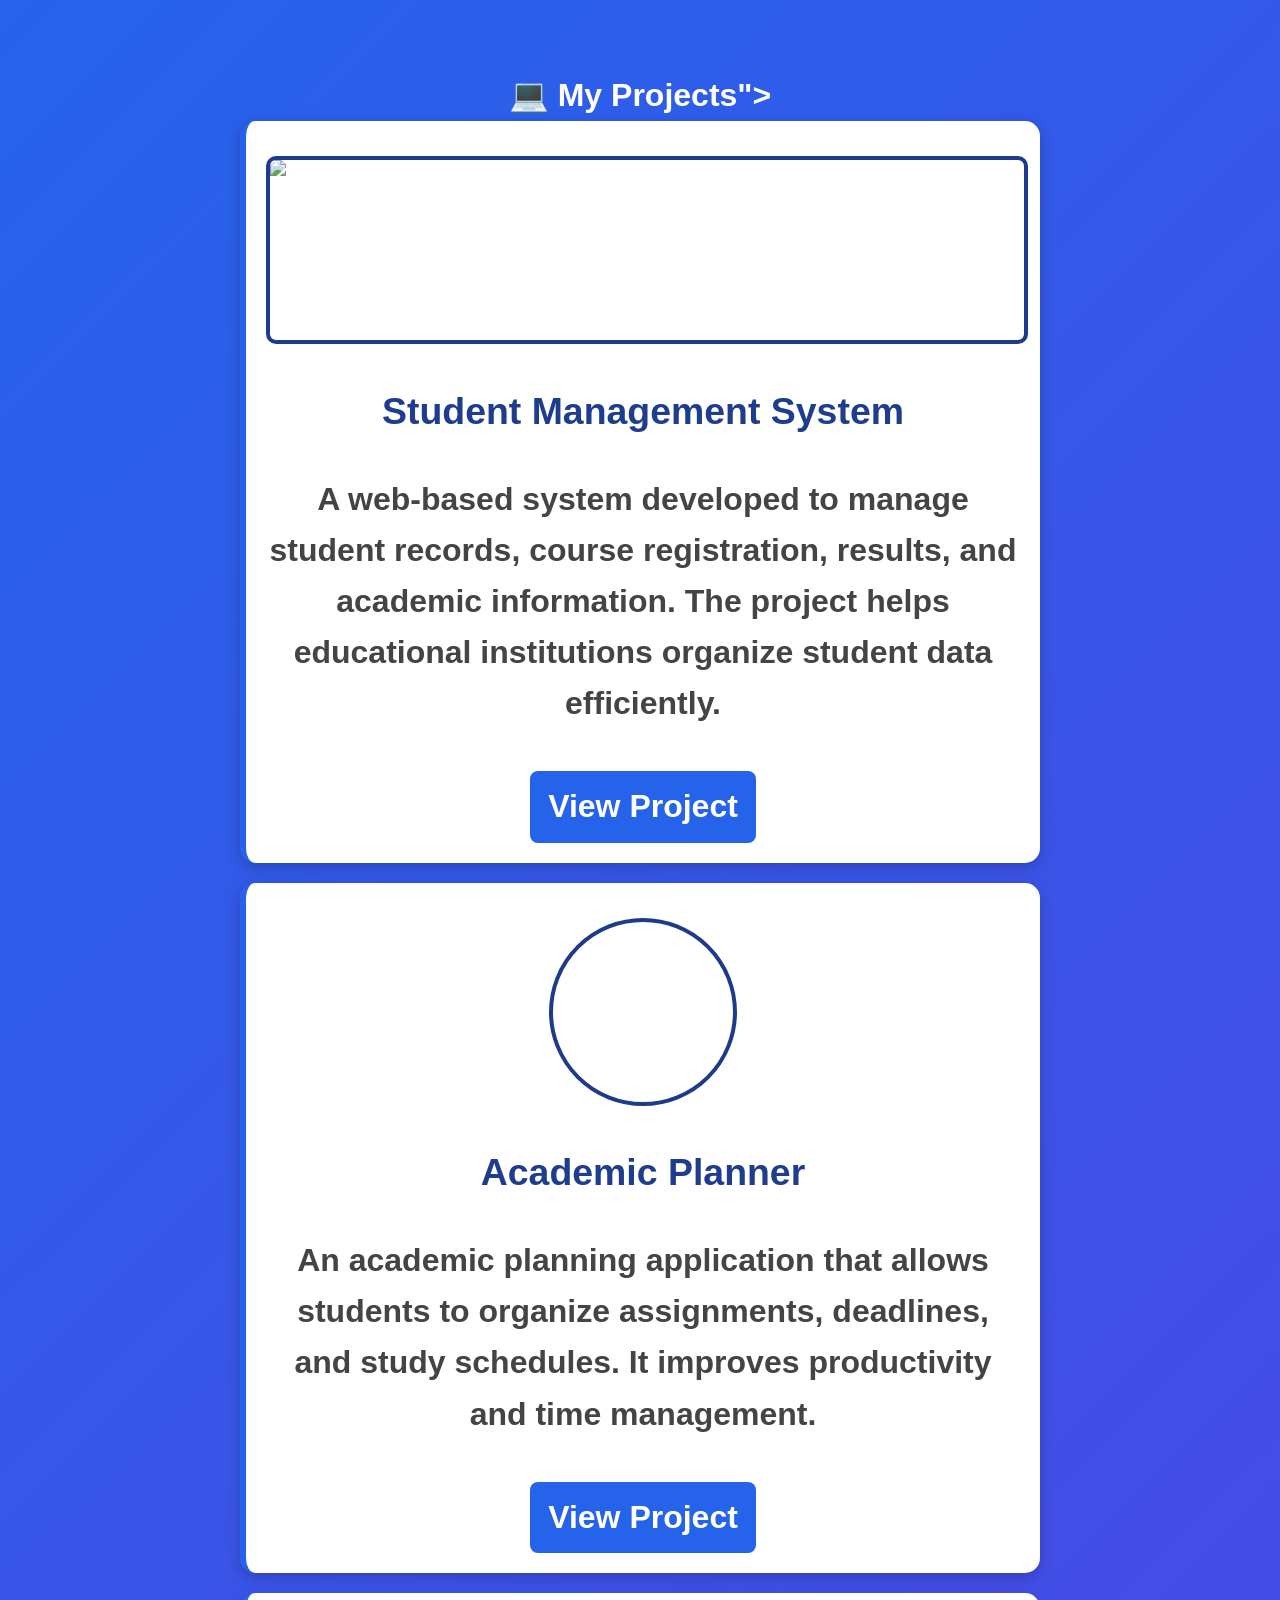
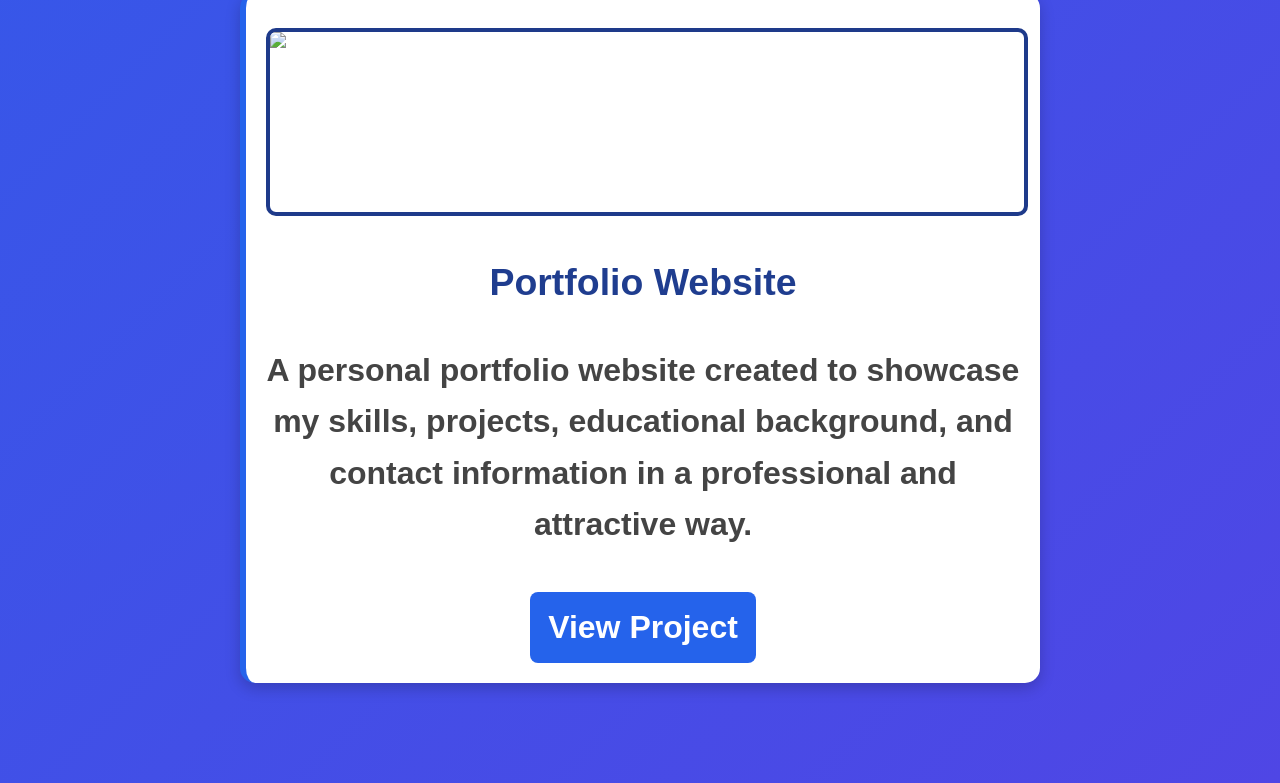
==== projects.html @ 0e2ce566 "Add files via upload" ====
<!DOCTYPE html>
<html lang="en">
<head>
    <meta charset="UTF-8">
    <meta name="viewport" content="width=device-width, initial-scale=1.0">
    <title>Projects</title>
    <link rel="stylesheet" href="style.css">
</head>
<body>

<div class="projects-container">

    <h1 class="projects-title">💻 My Projects">
    <!-- Project 1 -->
<div class="project-card">
    <img src="home page.png" alt="Student Management System Screenshot" class="project-image">

    <h3>Student Management System</h3>

    <p>
        A web-based system developed to manage student records,
        course registration, results, and academic information.
        The project helps educational institutions organize student data efficiently.
    </p>

    <a href="#" class="project-link">View Project</a>
</div>

<!-- Project 2 -->
<div class="project-card">
    <img src="planner.jpg" alt="home page.png" class="project.png">

    <h3>Academic Planner</h3>

    <p>
        An academic planning application that allows students to
        organize assignments, deadlines, and study schedules.
        It improves productivity and time management.
    </p>

    <a href="#" class="project-link">View Project</a>
</div>

<!-- Project 3 -->
<div class="project-card">
    <img src="student _system.jpg" alt="Portfolio Website Screenshot" class="project-image">

    <h3>Portfolio Website</h3>

    <p>
        A personal portfolio website created to showcase my
        skills, projects, educational background, and contact information
        in a professional and attractive way.
    </p>

    <a href="#" class="project-link">View Project</a>
</div>

</div>

</body>
</html>
---- style.css ----
/* General Page Styling */
body {
    font-family: Arial, sans-serif;
    background-color: #f4f7fc;
    color: #333;
    margin: 0;
    padding: 0;
    line-height: 1.6;
}

/* Header */
header {
    background-color: #1e3a8a;
    color: white;
    text-align: center;
    padding: 20px;
}

/* Navigation */
nav {
    margin-top: 10px;
}

nav a {
    color: white;
    text-decoration: none;
    margin: 0 12px;
    font-weight: bold;
}

nav a:hover {
    color: #ffd700;
}

/* Main Content */
main {
    max-width: 900px;
    margin: 20px auto;
    padding: 20px;
}

/* Sections */
section {
    background: white;
    padding: 20px;
    margin-bottom: 20px;
    border-radius: 10px;
    box-shadow: 0 2px 8px rgba(0,0,0,0.1);
}

/* Headings */
h1 {
    margin: 0;
}

h2 {
    color: #1e3a8a;
    border-bottom: 2px solid #1e3a8a;
    padding-bottom: 5px;
}

/* Image */
img {
    width: 180px;
    height: 180px;
    object-fit: cover;
    border-radius: 50%;
    display: block;
    margin: 15px auto;
    border: 4px solid #1e3a8a;
}

/* Footer */
footer {
    background-color: #1e3a8a;
    color: white;
    text-align: center;
    padding: 15px;
    margin-top: 20px;
}.content {
    max-width: 800px;
    margin: 0 auto;
    padding: 20px;
}body {
    font-family: Arial, sans-serif;
    background: linear-gradient(135deg, #4f46e5, #2563eb);
    margin: 0;
    padding: 20px;
}

.container {
    max-width: 700px;
    margin: auto;
    background: blue;
    padding: 25px;
    border-radius: 15px;
    box-shadow: 0 5px 15px rgba(0,0,0,0.2);
}

h1 {
    text-align: center;
    color: #1f3d8f;
}

input[type="text"],
input[type="date"] {
    width: 100%;
    padding: 12px;
    margin-top: 10px;
    margin-bottom: 10px;
    border: 2px solid #2563eb;
    border-radius: 8px;
    box-sizing: border-box;
}

button {
    background: #2563eb;
    color: white;
    border: none;
    padding: 12px 20px;
    border-radius: 8px;
    font-weight: bold;
    cursor: pointer;
}

button:hover {
    background: #1d4ed8;
}

#taskList {
    padding: 0;
}

#taskList li {
    list-style: none;
    background: #eef4ff;
    margin-top: 15px;
    padding: 15px;
    border-left: 6px solid #2563eb;
    border-radius: 8px;
}

.complete-btn {
    background: #16a34a;
}

.delete-btn {
    background: #dc2626;
}body {
    font-family: Arial, sans-serif;
    background: linear-gradient(135deg, #4f46e5, #2563eb);
    margin: 0;
    padding: 20px;
}

.projects-container {
    max-width: 900px;
    margin: auto;
}.projects-container{
    max-width:800px;
    margin:30px auto;
    padding:20px;
}

.projects-title{
    text-align:center;
    color:purple;
    font-size:50px;
    margin-bottom:30px;
}

.project-card{
    background:white;
    padding:20px;
    margin-bottom:25px;
    border-radius:20px;
    box-shadow:0 5px 15px rgba(0,0,0,0.2);
    border-left:6px solid #2563eb;
}

.project-card h3{
    color:#1f3d8f;
    margin-bottom:15px;
}

.project-card p{
    color:#444;
    line-height:1.8;
}

.projects-title {
    text-align: center;
    color: white;
    font-size: 32px;
    margin-bottom: 30px;
}

.project-card {
    background: white;
    padding: 20px;
    margin-bottom: 20px;
    border-radius: 15px;
    box-shadow: 0 5px 15px rgba(0,0,0,0.2);
    border-left: 6px solid #2563eb;
}

.project-card h3 {
    color: #1f3d8f;
}

.project-card p {
    color: #444;
    line-height: 1.6;
}.contact-container {
    max-width: 800px;
    margin: 30px auto;
    padding: 20px;
}

.contact-title {
    text-align: center;
    font-size: 42px;
    color: white;
    margin-bottom: 30px;
}

.contact-card {
    background: white;
    padding: 20px;
    margin-bottom: 20px;
    border-radius: 15px;
    box-shadow: 0 5px 15px rgba(0,0,0,0.2);
    border-left: 6px solid #2563eb;
}

.contact-card h3 {
    color: #1f3d8f;
    margin-top: 0;
}

.contact-card p {
    color: #444;
    line-height: 1.6;
}

body {
    background: linear-gradient(135deg, #2563eb, #4f46e5);
    min-height: 100vh;
}.contact-container{
    max-width:800px;
    margin:30px auto;
    padding:20px;
}

.contact-title{
    text-align:center;
    color:white;
    font-size:36px;
    margin-bottom:30px;
}

.contact-card{
    background:white;
    padding:20px;
    margin-bottom:20px;
    border-radius:15px;
    box-shadow:0 5px 15px rgba(0,0,0,0.2);
    border-left:6px solid #2563eb;
}

.contact-card h3{
    color:#1f3d8f;
}

.contact-card p{
    color:#444;
}body{
    background:linear-gradient(135deg,#2563eb,#4f46e5);
}.project-image {
    width: 100%;
    border-radius: 10px;
    margin-bottom: 15px;
}

.project-link {
    display: inline-block;
    background: #2563eb;
    color: white;
    text-decoration: none;
    padding: 10px 18px;
    border-radius: 8px;
    margin-top: 10px;
}

.project-link:hover {
    background: #1d4ed8;
}.contact-section{
    max-width:600px;
    margin:40px auto;
    padding:20px;
    background:#fff;
    border-radius:10px;
    box-shadow:0 0 10px rgba(0,0,0,0.1);
}

.contact-section h2{
    text-align:center;
    margin-bottom:20px;
}

.input-group{
    margin-bottom:15px;
}

.input-group label{
    display:block;
    margin-bottom:5px;
}

.input-group input,
.input-group textarea{
    width:90%;
    padding:10px;
    border:1px solid #ccc;
    border-radius:5px;
}

button{
    width:100%;
    padding:12px;
    border:none;
    background:#1e4ed8;
    color:white;
    border-radius:5px;
    cursor:pointer;
}.completed {
    text-decoration: line-through;
    opacity: 0.6;
}
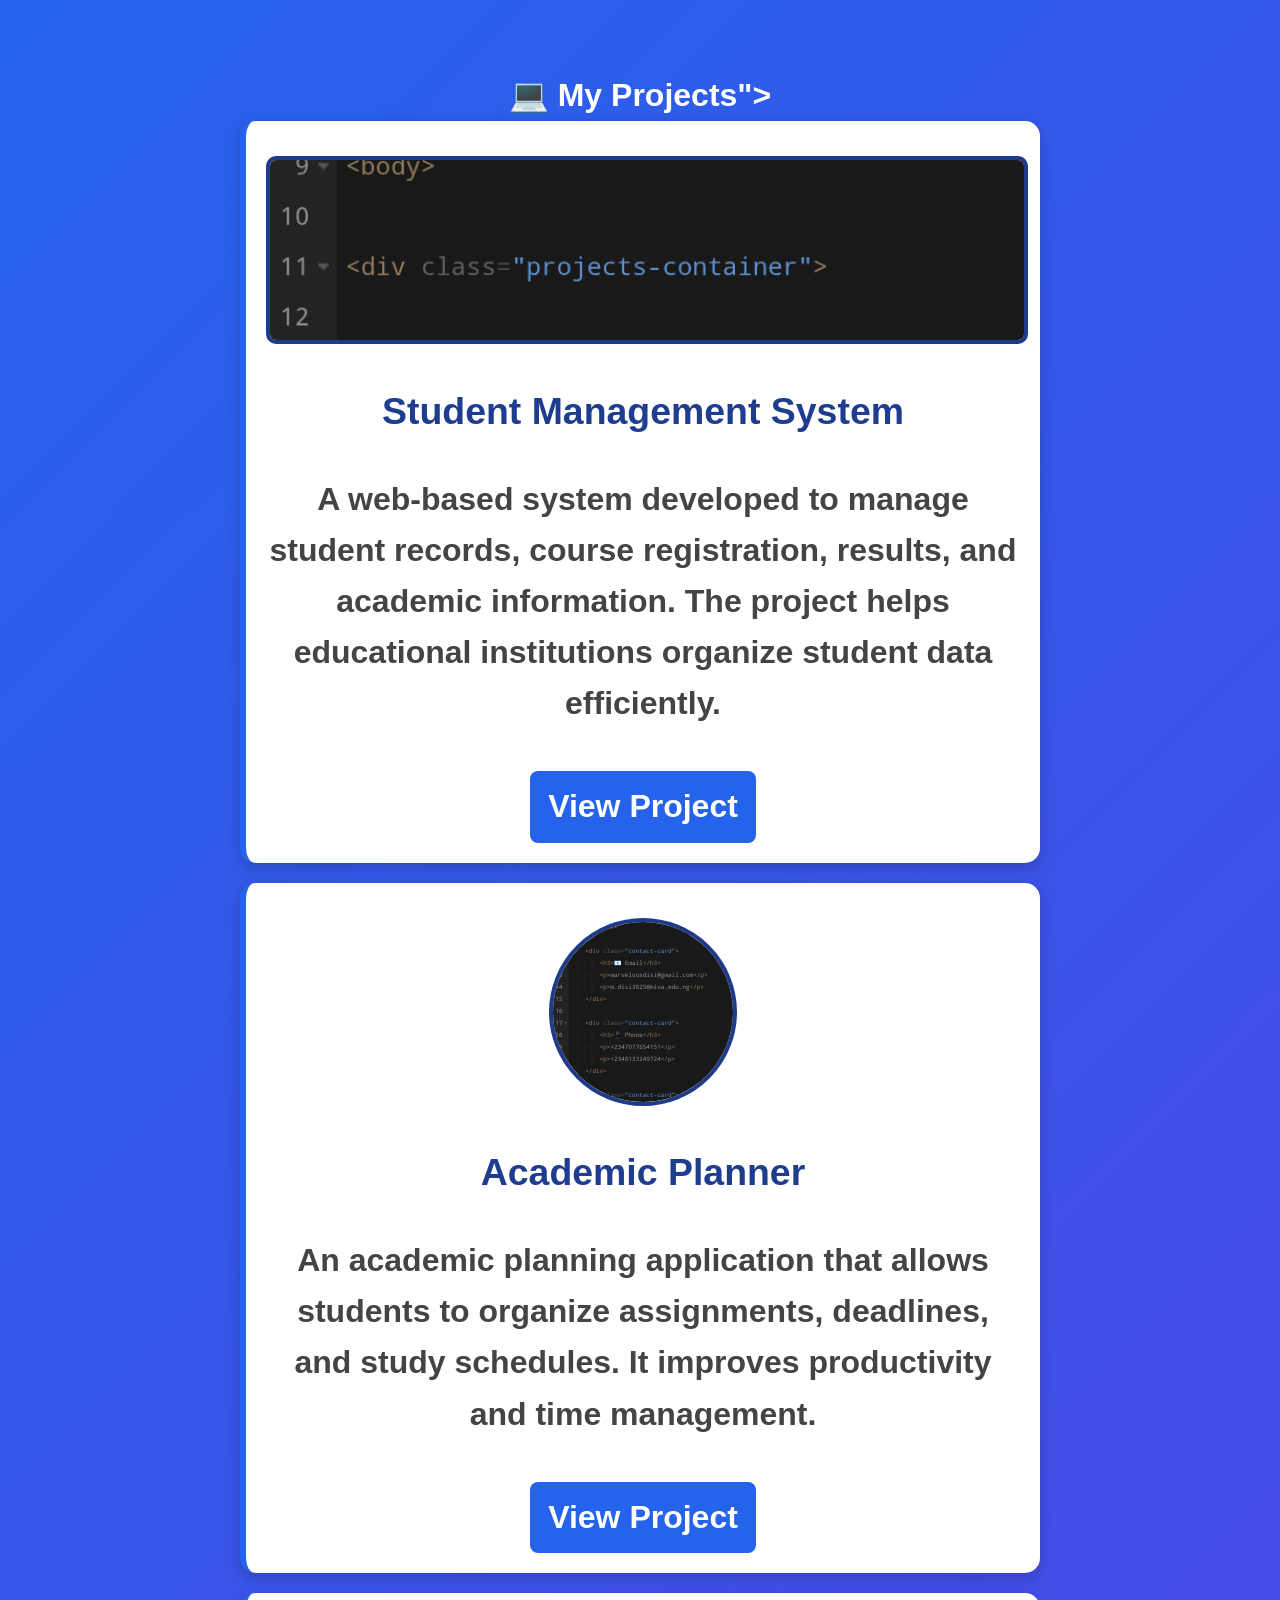
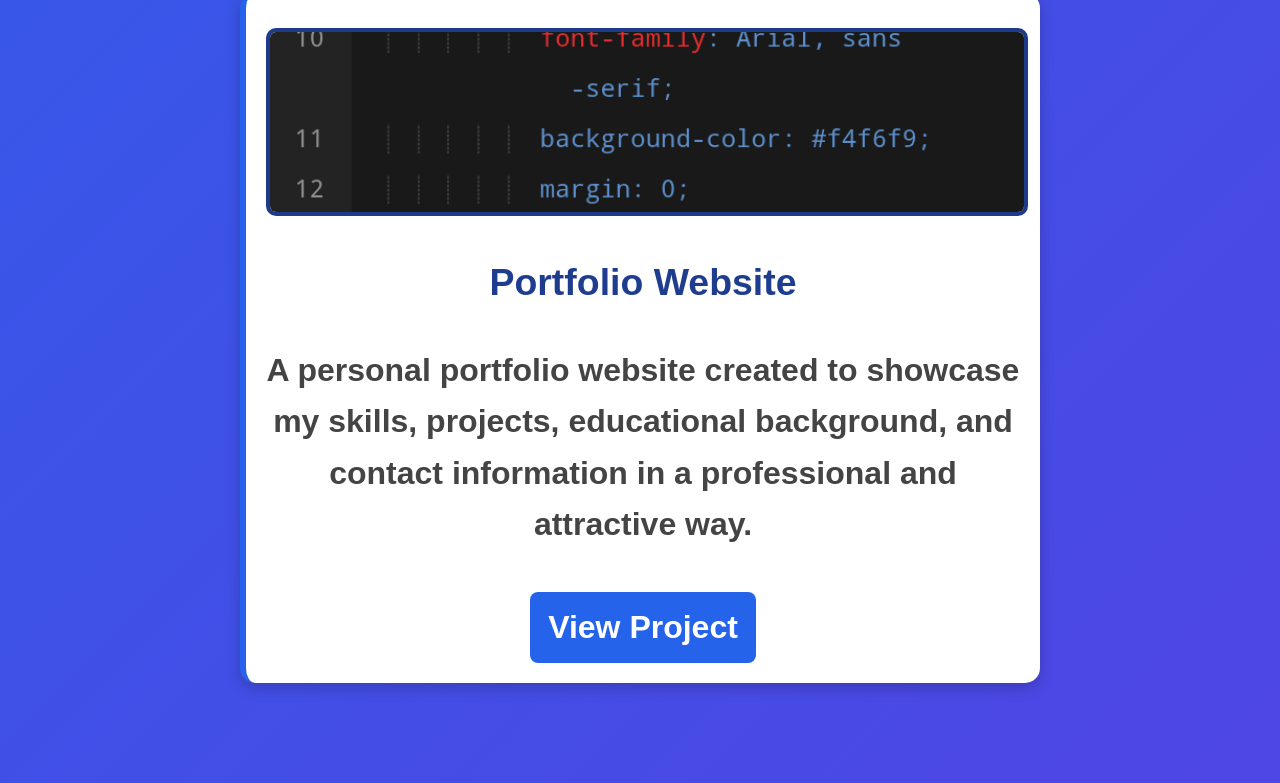
==== commit 0c56f5b2: "Add files via upload" ====
--- a/projects.html
+++ b/projects.html
@@ -13,7 +13,7 @@
     <h1 class="projects-title">💻 My Projects">
     <!-- Project 1 -->
 <div class="project-card">
-    <img src="home page.png" alt="Student Management System Screenshot" class="project-image">
+    <img src="me.png" alt="Student Management System Screenshot" class="project-image">
 
     <h3>Student Management System</h3>
 
@@ -28,7 +28,7 @@
 
 <!-- Project 2 -->
 <div class="project-card">
-    <img src="planner.jpg" alt="home page.png" class="project.png">
+    <img src="ma.png" alt="home page.png" class="project.png">
 
     <h3>Academic Planner</h3>
 
@@ -43,7 +43,7 @@
 
 <!-- Project 3 -->
 <div class="project-card">
-    <img src="student _system.jpg" alt="Portfolio Website Screenshot" class="project-image">
+    <img src="mi.png" alt="Portfolio Website Screenshot" class="project-image">
 
     <h3>Portfolio Website</h3>
 
